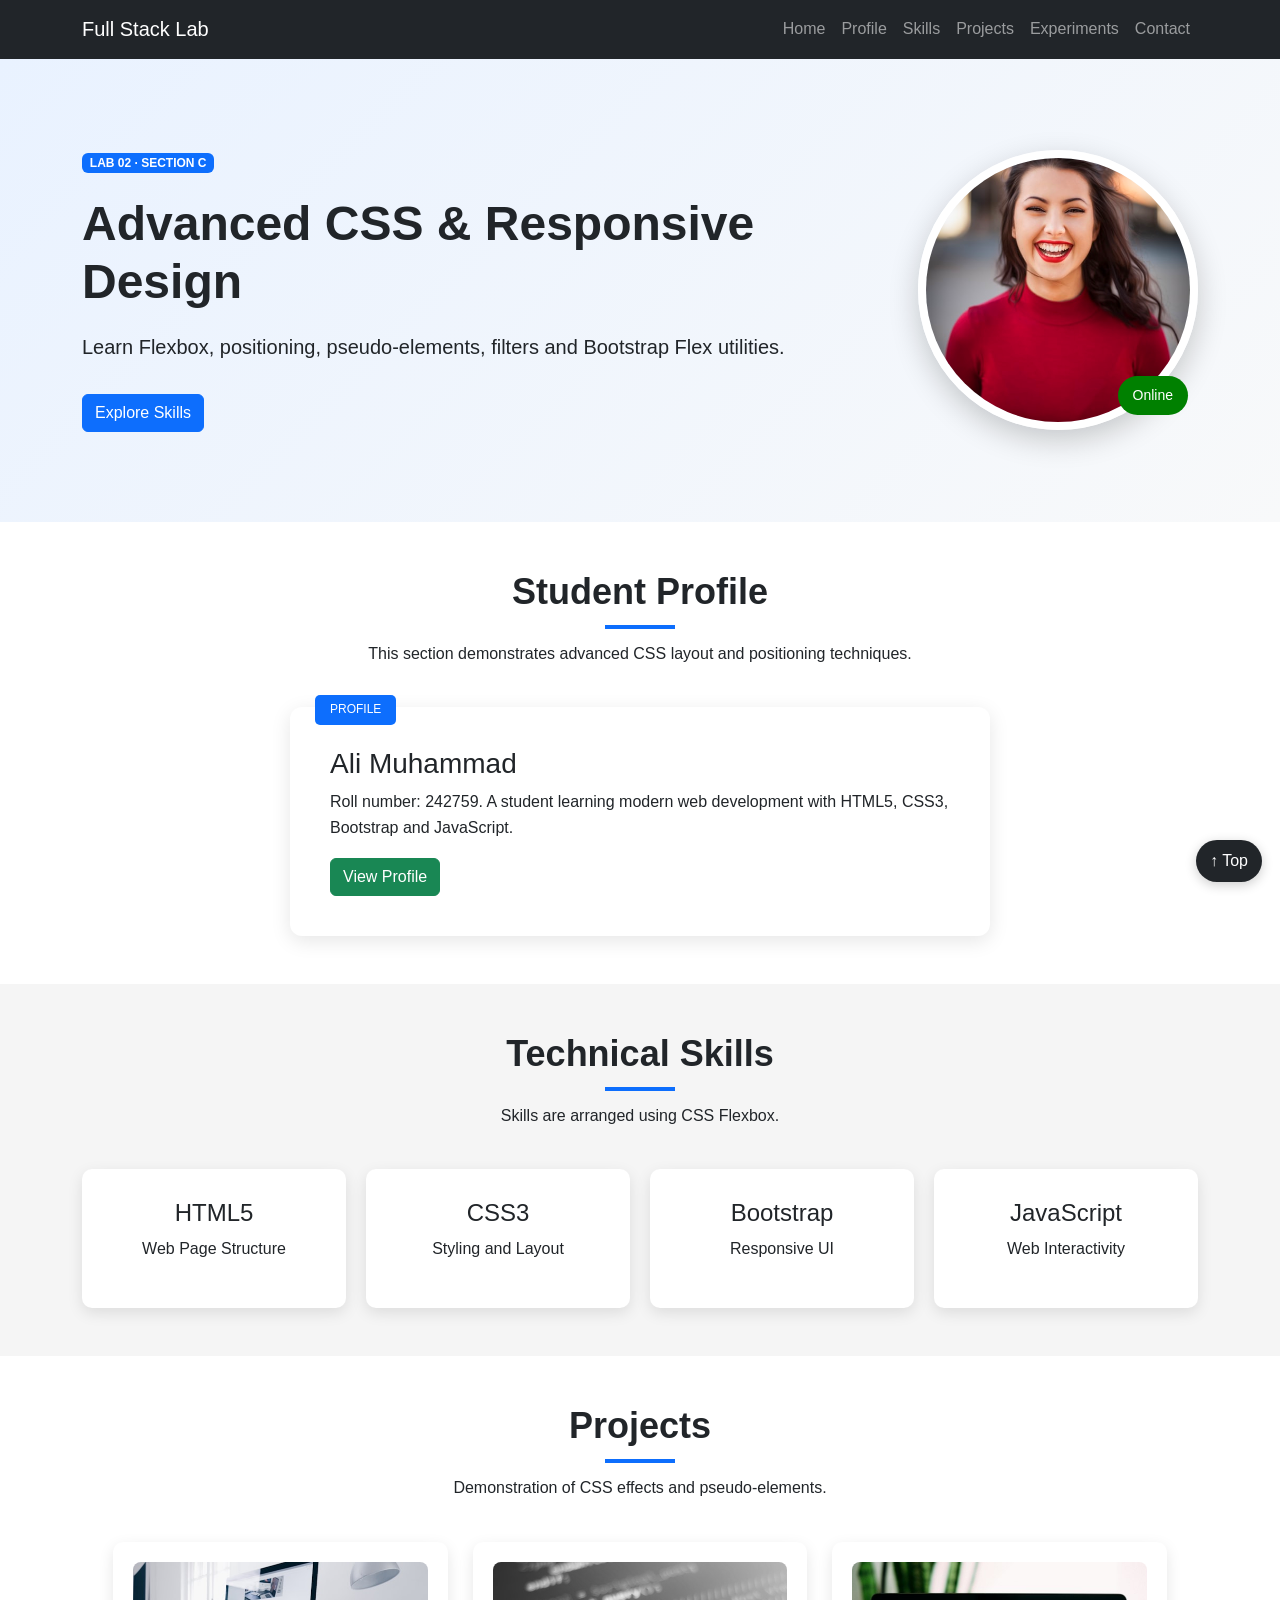
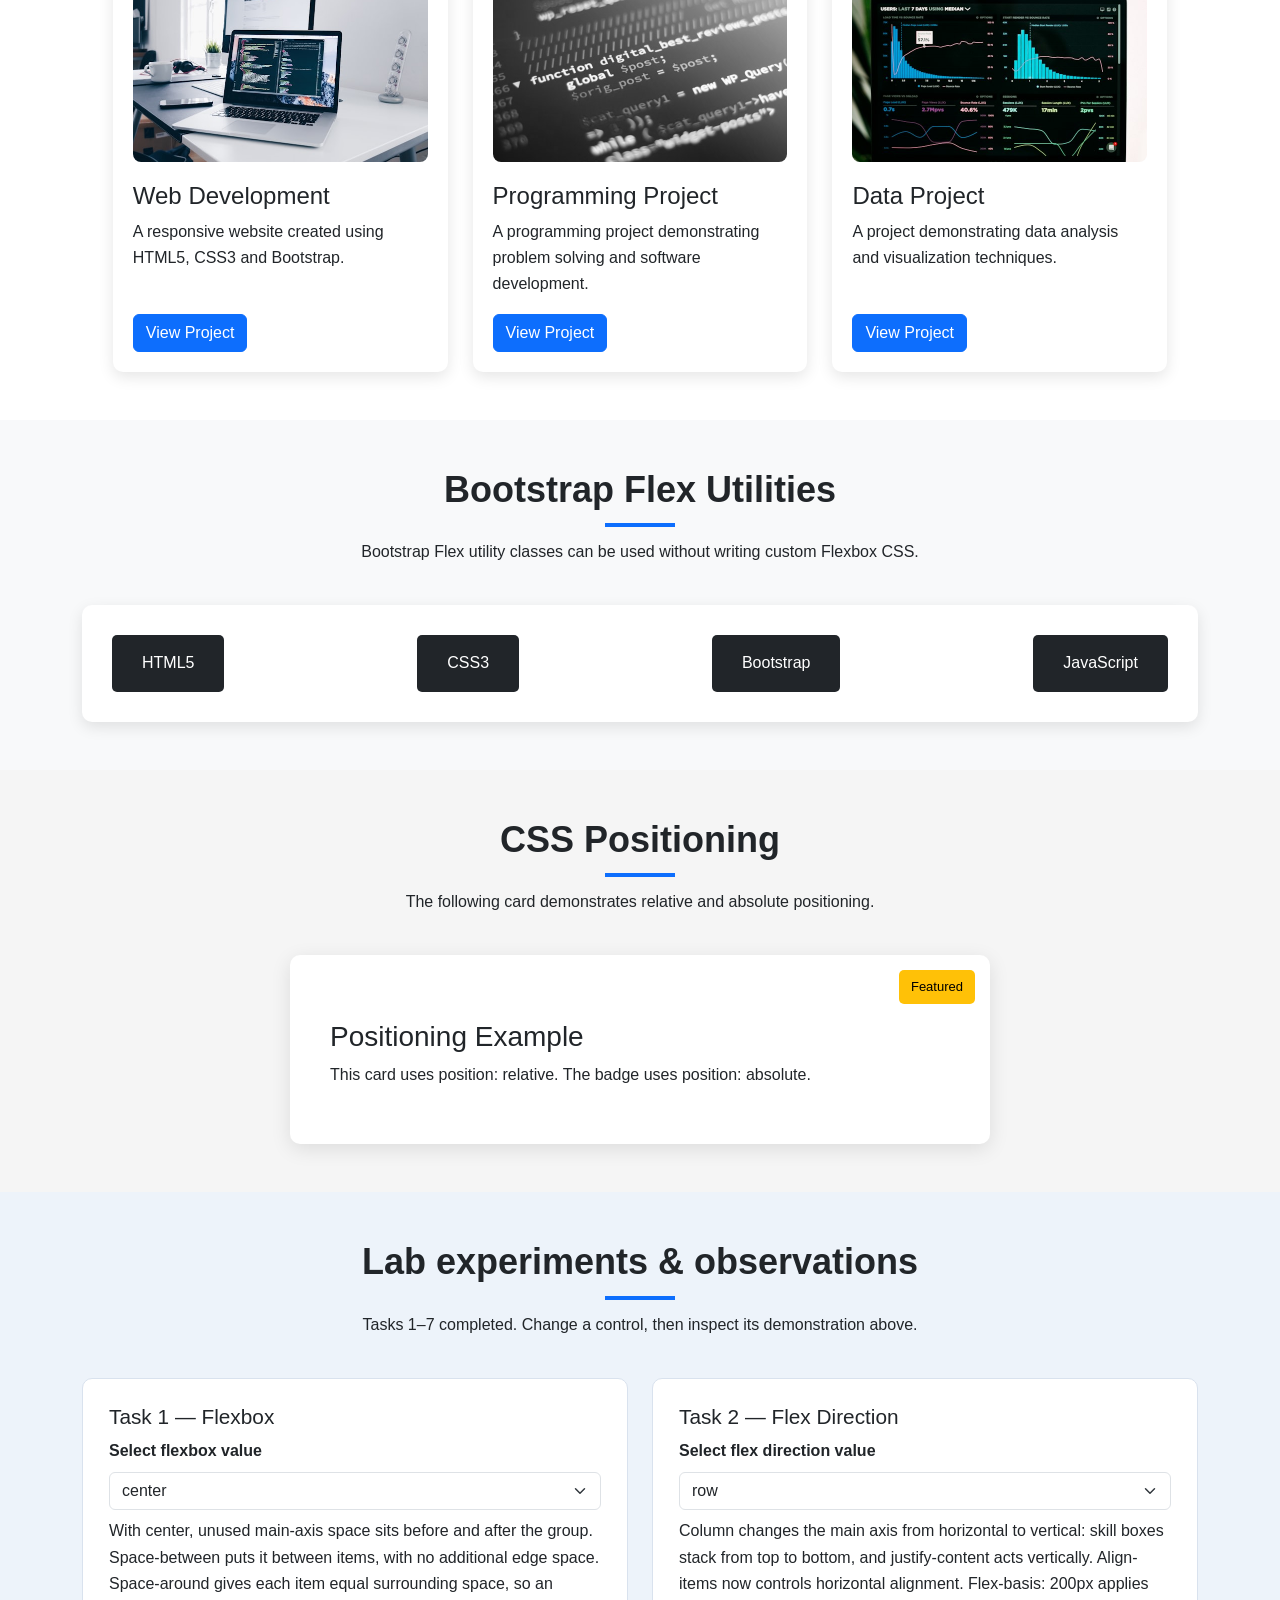
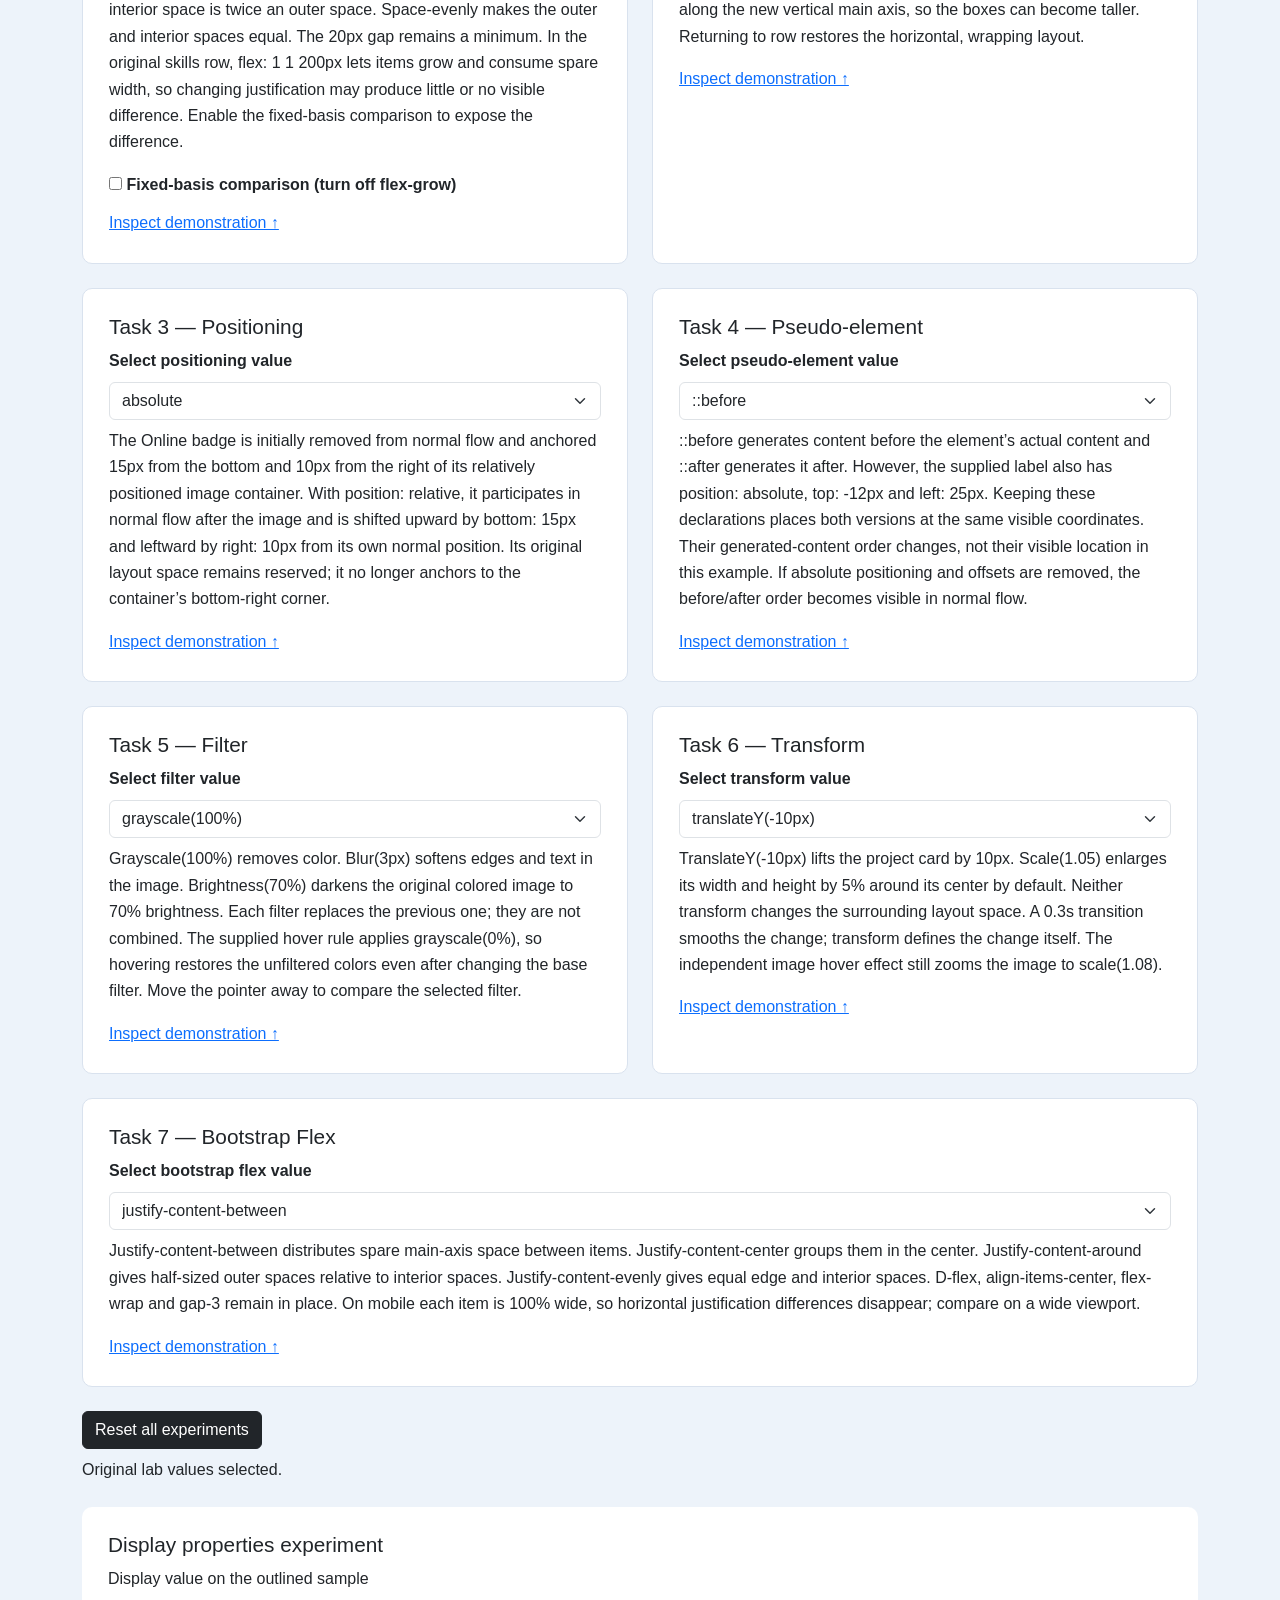
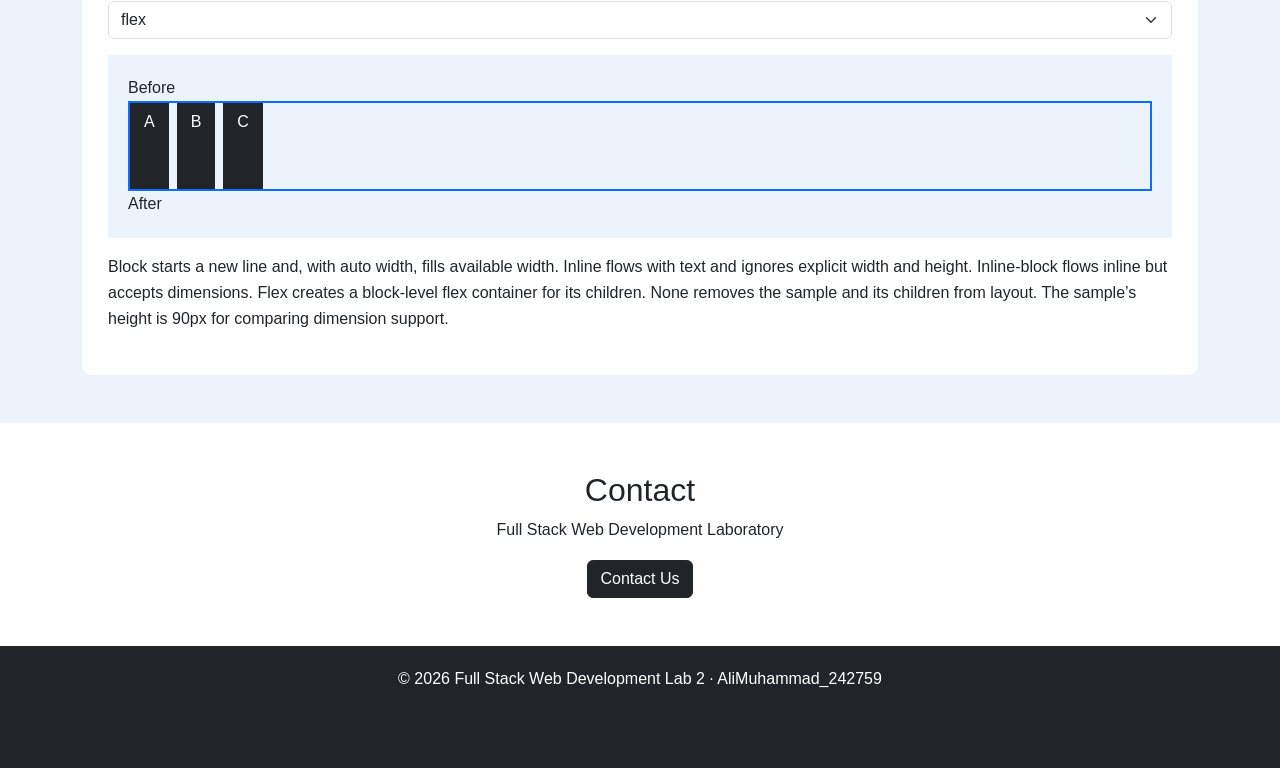
==== index.html @ 7081de4c "Add Lab 02 project" ====
<!DOCTYPE html>

<html lang="en">
<head>
<meta charset="utf-8"/>
<meta content="width=device-width, initial-scale=1.0" name="viewport"/>
<title>Advanced CSS - Full Stack Lab 2</title>
<!-- Bootstrap CSS -->
<link href="assets/bootstrap.min.css" rel="stylesheet"/>
<!-- Custom CSS -->
<link href="style.css" rel="stylesheet"/>
</head>
<body id="home"><a class="skip-link" href="#profile">Skip to content</a>
<!-- ================= NAVIGATION BAR ================= -->
<nav class="navbar navbar-expand-lg navbar-dark bg-dark sticky-top">
<div class="container">
<a class="navbar-brand" href="#home">
                Full Stack Lab
            </a>
<button aria-controls="navbarMenu" aria-expanded="false" aria-label="Toggle navigation" class="navbar-toggler" data-bs-target="#navbarMenu" data-bs-toggle="collapse" type="button">
<span class="navbar-toggler-icon"></span>
</button>
<div class="collapse navbar-collapse" id="navbarMenu">
<ul class="navbar-nav ms-auto">
<li class="nav-item">
<a class="nav-link" href="#home">
                            Home
                        </a>
</li>
<li class="nav-item">
<a class="nav-link" href="#profile">
                            Profile
                        </a>
</li>
<li class="nav-item">
<a class="nav-link" href="#skills">
                            Skills
                        </a>
</li>
<li class="nav-item">
<a class="nav-link" href="#projects">
                            Projects
                        </a>
</li>
<li class="nav-item"><a class="nav-link" href="#experiments">Experiments</a></li><li class="nav-item"><a class="nav-link" href="#contact">Contact</a></li></ul>
</div>
</div>
</nav>
<!-- ================= HERO SECTION ================= -->
<section class="hero-section">
<div class="container">
<div class="hero-content">
<div>
<span class="badge bg-primary">LAB 02 · SECTION C</span>
<h1>
                        Advanced CSS &amp; Responsive Design
                    </h1>
<p>
                        Learn Flexbox, positioning, pseudo-elements,
                        filters and Bootstrap Flex utilities.
                    </p>
<a class="btn btn-primary" href="#skills">
                        Explore Skills
                    </a>
</div>
<div class="profile-image-container">
<img alt="Student profile" class="profile-image" height="280" src="assets/image-1.jpg" width="280"/>
<span class="online-badge">
                        Online
                    </span>
</div>
</div>
</div>
</section>
<!-- ================= PROFILE SECTION ================= -->
<section class="py-5" id="profile">
<div class="container">
<div class="section-heading">
<h2>Student Profile</h2>
<p>
                    This section demonstrates advanced CSS layout
                    and positioning techniques.
                </p>
</div>
<div class="profile-card">
<h3>Ali Muhammad</h3>
<p>Roll number: 242759. A student learning modern web development with HTML5, CSS3, Bootstrap and JavaScript.</p>
<details><summary class="btn btn-success">View Profile</summary><p class="mt-3">Student identifier: AliMuhammad_242759. This portfolio demonstrates flexible layouts, positioning, display modes, pseudo-elements, filters and smooth visual effects.</p></details>
</div>
</div>
</section>
<!-- ================= SKILLS SECTION ================= -->
<section class="skills-section py-5" id="skills">
<div class="container">
<div class="section-heading">
<h2>Technical Skills</h2>
<p>
                    Skills are arranged using CSS Flexbox.
                </p>
</div>
<!-- CSS Flexbox -->
<div class="skills-container">
<div class="skill-box">
<h4>HTML5</h4>
<p>Web Page Structure</p>
</div>
<div class="skill-box">
<h4>CSS3</h4>
<p>Styling and Layout</p>
</div>
<div class="skill-box">
<h4>Bootstrap</h4>
<p>Responsive UI</p>
</div>
<div class="skill-box">
<h4>JavaScript</h4>
<p>Web Interactivity</p>
</div>
</div>
</div>
</section>
<!-- ================= PROJECTS SECTION ================= -->
<section class="py-5" id="projects">
<div class="container">
<div class="section-heading">
<h2>Projects</h2>
<p>
                    Demonstration of CSS effects and pseudo-elements.
                </p>
</div>
<div class="project-container">
<!-- Project 1 -->
<div class="project-card" id="project-1">
<div class="project-image">
<img alt="Web development project" height="400" loading="lazy" src="assets/image-2.jpg" width="600"/>
</div>
<h4>Web Development</h4>
<p>
                        A responsive website created using HTML5,
                        CSS3 and Bootstrap.
                    </p>
<details><summary class="btn btn-primary">View Project</summary><p class="mt-3">This page is the web development project. Its hero and skills use custom CSS Flexbox, and its navigation uses Bootstrap collapse. Resize the browser to compare desktop and mobile layouts.</p></details>
</div>
<!-- Project 2 -->
<div class="project-card" id="project-2">
<div class="project-image grayscale">
<img alt="Programming project" height="400" loading="lazy" src="assets/image-3.jpg" width="600"/>
</div>
<h4>Programming Project</h4>
<p>
                        A programming project demonstrating
                        problem solving and software development.
                    </p>
<details><summary class="btn btn-primary">View Project</summary><p class="mt-3">The experiment controls below are the programming project. JavaScript updates CSS properties and Bootstrap classes immediately. Reset restores the original lab values.</p></details>
</div>
<!-- Project 3 -->
<div class="project-card" id="project-3">
<div class="project-image">
<img alt="Data analysis project" height="400" loading="lazy" src="assets/image-4.jpg" width="600"/>
</div>
<h4>Data Project</h4>
<p>
                        A project demonstrating data analysis
                        and visualization techniques.
                    </p>
<details><summary class="btn btn-primary">View Project</summary><p class="mt-3">This small data visualization compares the number of skills (4), project cards (3), and lab tasks (7). The values describe this page; they are not external research data.</p><div aria-label="Page counts: 4 skills, 3 projects, 7 tasks" class="mini-chart"><span>Skills · 4</span><meter max="7" min="0" value="4">4</meter><span>Projects · 3</span><meter max="7" min="0" value="3">3</meter><span>Tasks · 7</span><meter max="7" min="0" value="7">7</meter></div></details>
</div>
</div>
</div>
</section>
<!-- ================= BOOTSTRAP FLEX SECTION ================= -->
<section class="bootstrap-flex-section py-5" id="flex-demo">
<div class="container">
<div class="section-heading">
<h2>Bootstrap Flex Utilities</h2>
<p>
                    Bootstrap Flex utility classes can be used
                    without writing custom Flexbox CSS.
                </p>
</div>
<div class="d-flex justify-content-between align-items-center flex-wrap gap-3 bootstrap-demo">
<div class="flex-item">
                    HTML5
                </div>
<div class="flex-item">
                    CSS3
                </div>
<div class="flex-item">
                    Bootstrap
                </div>
<div class="flex-item">
                    JavaScript
                </div>
</div>
</div>
</section>
<!-- ================= POSITIONING DEMONSTRATION ================= -->
<section class="position-section py-5" id="positioning">
<div class="container">
<div class="section-heading">
<h2>CSS Positioning</h2>
<p>
                    The following card demonstrates
                    relative and absolute positioning.
                </p>
</div>
<div class="position-card">
<h3>Positioning Example</h3>
<p>
                    This card uses position: relative.
                    The badge uses position: absolute.
                </p>
<span class="featured-badge">
                    Featured
                </span>
</div>
</div>
</section>
<!-- ================= CONTACT ================= -->
<section class="py-5" id="experiments"><div class="container"><div class="section-heading"><h2>Lab experiments &amp; observations</h2><p>Tasks 1–7 completed. Change a control, then inspect its demonstration above.</p></div><div class="experiment-grid"><article class="experiment"><h3>Task 1 — Flexbox</h3><label for="justify">Select flexbox value</label><select class="form-select my-2" id="justify"><option value="center">center</option><option value="space-between">space-between</option><option value="space-around">space-around</option><option value="space-evenly">space-evenly</option></select><p>With center, unused main-axis space sits before and after the group. Space-between puts it between items, with no additional edge space. Space-around gives each item equal surrounding space, so an interior space is twice an outer space. Space-evenly makes the outer and interior spaces equal. The 20px gap remains a minimum. In the original skills row, flex: 1 1 200px lets items grow and consume spare width, so changing justification may produce little or no visible difference. Enable the fixed-basis comparison to expose the difference.</p><label><input id="fixed-basis" type="checkbox"/> Fixed-basis comparison (turn off flex-grow)</label><a href="#skills">Inspect demonstration ↑</a></article><article class="experiment"><h3>Task 2 — Flex Direction</h3><label for="direction">Select flex direction value</label><select class="form-select my-2" id="direction"><option value="row">row</option><option value="column">column</option></select><p>Column changes the main axis from horizontal to vertical: skill boxes stack from top to bottom, and justify-content acts vertically. Align-items now controls horizontal alignment. Flex-basis: 200px applies along the new vertical main axis, so the boxes can become taller. Returning to row restores the horizontal, wrapping layout.</p><a href="#skills">Inspect demonstration ↑</a></article><article class="experiment"><h3>Task 3 — Positioning</h3><label for="position">Select positioning value</label><select class="form-select my-2" id="position"><option value="absolute">absolute</option><option value="relative">relative</option></select><p>The Online badge is initially removed from normal flow and anchored 15px from the bottom and 10px from the right of its relatively positioned image container. With position: relative, it participates in normal flow after the image and is shifted upward by bottom: 15px and leftward by right: 10px from its own normal position. Its original layout space remains reserved; it no longer anchors to the container’s bottom-right corner.</p><a href="#home">Inspect demonstration ↑</a></article><article class="experiment"><h3>Task 4 — Pseudo-element</h3><label for="pseudo">Select pseudo-element value</label><select class="form-select my-2" id="pseudo"><option value="before">::before</option><option value="after">::after</option></select><p>::before generates content before the element’s actual content and ::after generates it after. However, the supplied label also has position: absolute, top: -12px and left: 25px. Keeping these declarations places both versions at the same visible coordinates. Their generated-content order changes, not their visible location in this example. If absolute positioning and offsets are removed, the before/after order becomes visible in normal flow.</p><a href="#profile">Inspect demonstration ↑</a></article><article class="experiment"><h3>Task 5 — Filter</h3><label for="filter">Select filter value</label><select class="form-select my-2" id="filter"><option value="grayscale(100%)">grayscale(100%)</option><option value="blur(3px)">blur(3px)</option><option value="brightness(70%)">brightness(70%)</option></select><p>Grayscale(100%) removes color. Blur(3px) softens edges and text in the image. Brightness(70%) darkens the original colored image to 70% brightness. Each filter replaces the previous one; they are not combined. The supplied hover rule applies grayscale(0%), so hovering restores the unfiltered colors even after changing the base filter. Move the pointer away to compare the selected filter.</p><a href="#projects">Inspect demonstration ↑</a></article><article class="experiment"><h3>Task 6 — Transform</h3><label for="transform">Select transform value</label><select class="form-select my-2" id="transform"><option value="translateY(-10px)">translateY(-10px)</option><option value="scale(1.05)">scale(1.05)</option></select><p>TranslateY(-10px) lifts the project card by 10px. Scale(1.05) enlarges its width and height by 5% around its center by default. Neither transform changes the surrounding layout space. A 0.3s transition smooths the change; transform defines the change itself. The independent image hover effect still zooms the image to scale(1.08).</p><a href="#projects">Inspect demonstration ↑</a></article><article class="experiment"><h3>Task 7 — Bootstrap Flex</h3><label for="bootstrap">Select bootstrap flex value</label><select class="form-select my-2" id="bootstrap"><option value="between">justify-content-between</option><option value="center">justify-content-center</option><option value="around">justify-content-around</option><option value="evenly">justify-content-evenly</option></select><p>Justify-content-between distributes spare main-axis space between items. Justify-content-center groups them in the center. Justify-content-around gives half-sized outer spaces relative to interior spaces. Justify-content-evenly gives equal edge and interior spaces. D-flex, align-items-center, flex-wrap and gap-3 remain in place. On mobile each item is 100% wide, so horizontal justification differences disappear; compare on a wide viewport.</p><a href="#flex-demo">Inspect demonstration ↑</a></article></div><button class="btn btn-dark mt-4" id="reset" type="button">Reset all experiments</button><p class="mt-2" id="experiment-status" role="status">Original lab values selected.</p><article class="display-lab mt-4"><h3>Display properties experiment</h3><label for="display">Display value on the outlined sample</label><select class="form-select my-2" id="display"><option>flex</option><option>block</option><option>inline</option><option>inline-block</option><option>none</option></select><div class="display-stage">Before <div class="display-demo"><span>A</span><span>B</span><span>C</span></div> After</div><p>Block starts a new line and, with auto width, fills available width. Inline flows with text and ignores explicit width and height. Inline-block flows inline but accepts dimensions. Flex creates a block-level flex container for its children. None removes the sample and its children from layout. The sample’s height is 90px for comparing dimension support.</p></article></div></section><section class="contact-section py-5" id="contact">
<div class="container text-center">
<h2>Contact</h2>
<p>
                Full Stack Web Development Laboratory
            </p>
<details><summary class="btn btn-dark">Contact Us</summary><p class="mt-3">Student: Ali Muhammad · Roll number: 242759<br/>Full Stack Web Development · Section C<br/>Please use the course LMS or your institution’s directory to contact the student or instructor.</p></details>
</div>
</section>
<!-- ================= FOOTER ================= -->
<footer class="footer">
<div class="container text-center">
<p>© 2026 Full Stack Web Development Lab 2 · AliMuhammad_242759</p>
</div>
</footer>
<!-- Bootstrap JavaScript -->
<script src="assets/bootstrap.bundle.min.js">
</script>
<a aria-label="Back to top" class="back-to-top" href="#home">↑ Top</a><script>
// Task controls change the original demonstrations without editing source files.
const $ = selector => document.querySelector(selector);
const controls = ['justify','direction','position','pseudo','filter','transform','bootstrap','display'];
function applyExperiments() {
  $('.skills-container').style.justifyContent = $('#justify').value;
  $('.skills-container').style.flexDirection = $('#direction').value;
  $('.skills-container').classList.toggle('fixed-basis', $('#fixed-basis').checked);
  $('.online-badge').style.position = $('#position').value;
  $('.profile-card').classList.toggle('label-after', $('#pseudo').value === 'after');
  document.documentElement.style.setProperty('--project-filter', $('#filter').value);
  document.documentElement.style.setProperty('--card-transform', $('#transform').value);
  const demo = $('.bootstrap-demo');
  ['between','center','around','evenly'].forEach(v => demo.classList.remove('justify-content-' + v));
  demo.classList.add('justify-content-' + $('#bootstrap').value);
  $('.display-demo').style.display = $('#display').value;
  $('#experiment-status').textContent = 'Values applied. Use Inspect demonstration to view the result.';
}
controls.forEach(id => $('#' + id).addEventListener('change', applyExperiments));
$('#fixed-basis').addEventListener('change', applyExperiments);
$('#reset').addEventListener('click', () => {
  controls.forEach(id => $('#' + id).selectedIndex = 0);
  $('#fixed-basis').checked = false;
  applyExperiments();
  $('#experiment-status').textContent = 'Original lab values restored.';
});
document.querySelectorAll('#navbarMenu a').forEach(link => link.addEventListener('click', () => {
  if (window.bootstrap && window.innerWidth < 992) bootstrap.Collapse.getOrCreateInstance($('#navbarMenu'), {toggle:false}).hide();
}));
</script></body>
</html>
---- style.css ----
/* =========================================
   GENERAL STYLING
========================================= */

body {
    font-family: Arial, sans-serif;
    margin: 0;
    padding: 0;
    color: #212529;
}


/* =========================================
   HERO SECTION
========================================= */

.hero-section {
    background: linear-gradient(
        135deg,
        #e9f2ff,
        #f8f9fa
    );

    padding: 90px 20px;
}


/* CSS FLEXBOX */

.hero-content {
    display: flex;
    justify-content: space-between;
    align-items: center;
    gap: 50px;
}


/* =========================================
   HERO TEXT
========================================= */

.hero-content h1 {
    font-size: 48px;
    font-weight: bold;
    margin-top: 20px;
    margin-bottom: 20px;
}

.hero-content p {
    font-size: 20px;
    margin-bottom: 30px;
}


/* =========================================
   PROFILE IMAGE
========================================= */

.profile-image-container {
    position: relative;
}


/* CSS FILTER */

.profile-image {
    width: 280px;
    height: 280px;

    object-fit: cover;

    border-radius: 50%;

    border: 8px solid white;

    box-shadow:
        0 10px 30px rgba(0, 0, 0, 0.2);

    filter: saturate(1.2);
}


/* =========================================
   ABSOLUTE POSITIONING
========================================= */

.online-badge {
    position: absolute;

    bottom: 15px;
    right: 10px;

    background: green;
    color: white;

    padding: 8px 15px;

    border-radius: 20px;

    font-size: 14px;
}


/* =========================================
   SECTION HEADING
========================================= */

.section-heading {
    text-align: center;
    margin-bottom: 40px;
}

.section-heading h2 {
    font-size: 36px;
    font-weight: bold;
}


/* =========================================
   PSEUDO ELEMENTS
========================================= */

.section-heading h2::after {
    content: "";

    display: block;

    width: 70px;
    height: 4px;

    background: #0d6efd;

    margin: 12px auto;
}


/* =========================================
   PROFILE CARD
========================================= */

.profile-card {
    max-width: 700px;

    margin: auto;

    padding: 40px;

    background: white;

    border-radius: 12px;

    box-shadow:
        0 5px 20px rgba(0, 0, 0, 0.1);

    position: relative;
}


/* PSEUDO ELEMENT */

.profile-card::before {
    content: "PROFILE";

    position: absolute;

    top: -12px;
    left: 25px;

    background: #0d6efd;

    color: white;

    padding: 5px 15px;

    border-radius: 5px;

    font-size: 12px;
}


/* =========================================
   SKILLS SECTION
========================================= */

.skills-section {
    background: #f5f5f5;
}


/* =========================================
   CSS FLEXBOX
========================================= */

.skills-container {
    display: flex;

    justify-content: center;

    align-items: stretch;

    flex-wrap: wrap;

    gap: 20px;
}


.skill-box {
    flex: 1 1 200px;

    background: white;

    padding: 30px;

    text-align: center;

    border-radius: 10px;

    box-shadow:
        0 5px 15px rgba(0, 0, 0, 0.1);

    transition:
        transform 0.3s ease,
        box-shadow 0.3s ease;
}


/* CSS EFFECT */

.skill-box:hover {
    transform: translateY(-8px);

    box-shadow:
        0 10px 25px rgba(0, 0, 0, 0.2);
}


/* =========================================
   PROJECT SECTION
========================================= */

.project-container {
    display: flex;

    flex-wrap: wrap;

    justify-content: center;

    gap: 25px;
}


.project-card {
    width: 30%;

    min-width: 280px;

    padding: 20px;

    border-radius: 10px;

    background: white;

    box-shadow:
        0 5px 15px rgba(0, 0, 0, 0.1);

    transition: transform 0.3s ease;
}


.project-card:hover {
    transform: translateY(-10px);
}


/* =========================================
   PROJECT IMAGE
========================================= */

.project-image {
    overflow: hidden;

    border-radius: 8px;

    margin-bottom: 20px;
}


.project-image img {
    width: 100%;

    height: 200px;

    object-fit: cover;

    transition: transform 0.4s ease;
}


.project-image:hover img {
    transform: scale(1.08);
}


/* =========================================
   CSS FILTER
========================================= */

.grayscale img {
    filter: grayscale(100%);
}

.grayscale:hover img {
    filter: grayscale(0%);
}


/* =========================================
   BOOTSTRAP FLEX SECTION
========================================= */

.bootstrap-flex-section {
    background: #f8f9fa;
}


.bootstrap-demo {
    background: white;

    padding: 30px;

    border-radius: 10px;

    box-shadow:
        0 5px 15px rgba(0, 0, 0, 0.1);
}


.flex-item {
    background: #212529;

    color: white;

    padding: 15px 30px;

    border-radius: 5px;

    text-align: center;
}


/* =========================================
   POSITIONING
========================================= */

.position-section {
    background: #f5f5f5;
}


.position-card {
    position: relative;

    max-width: 700px;

    margin: auto;

    padding: 40px;

    background: white;

    border-radius: 10px;

    box-shadow:
        0 5px 20px rgba(0, 0, 0, 0.1);
}


.featured-badge {
    position: absolute;

    top: 15px;
    right: 15px;

    background: #ffc107;

    color: black;

    padding: 6px 12px;

    border-radius: 5px;

    font-size: 13px;
}


/* =========================================
   CONTACT
========================================= */

.contact-section {
    background: white;
}


/* =========================================
   FOOTER
========================================= */

.footer {
    background: #212529;

    color: white;

    padding: 20px 0;
}


.footer p {
    margin: 0;
}


/* =========================================
   RESPONSIVE DESIGN
========================================= */

@media (max-width: 768px) {

    .hero-content {
        flex-direction: column;

        text-align: center;
    }


    .hero-content h1 {
        font-size: 35px;
    }


    .hero-content p {
        font-size: 17px;
    }


    .profile-image {
        width: 220px;
        height: 220px;
    }


    .project-card {
        width: 100%;
    }


    .flex-item {
        width: 100%;
    }

}

/* LAB COMPLETION: interactions, fixed positioning and responsive safeguards. */
html { scroll-behavior: smooth; scroll-padding-top: 90px; }
body { line-height: 1.65; }
img { max-width: 100%; }
.hero-content > div:first-child { flex: 1; min-width: 0; }
.profile-image-container { flex-shrink: 0; }
.profile-image { max-width: 100%; }
.position-card { padding-top: 65px; } /* leave space for the absolute badge */
.project-card { display: flex; flex-direction: column; min-width: min(280px, 100%); }
.project-card details { margin-top: auto; }
.project-card:hover, .project-card:focus-within { transform: var(--card-transform, translateY(-10px)); }
.grayscale img { filter: var(--project-filter, grayscale(100%)); transition: transform .4s ease, filter .3s ease; }
.grayscale:hover img, .project-card:focus-within .grayscale img { filter: grayscale(0%); }
.project-card:focus-within .project-image img { transform: scale(1.08); }
.profile-card.label-after::before { content: none; }
.profile-card.label-after::after { content: "PROFILE"; position: absolute; top: -12px; left: 25px; background: #0d6efd; color: white; padding: 5px 15px; border-radius: 5px; font-size: 12px; }
.skills-container.fixed-basis .skill-box { flex: 0 1 200px; }
.experiment-grid { display: flex; flex-wrap: wrap; gap: 24px; }
.experiment { flex: 1 1 420px; min-width: 0; padding: 26px; border: 1px solid #d9e2ee; border-radius: 10px; background: #fff; }
.experiment h3, .display-lab h3 { font-size: 1.3rem; }
.experiment a { display: block; margin-top: 12px; }
.experiment label { font-weight: 600; }
#experiments { background: #edf3fa; }
.display-lab { padding: 26px; border-radius: 10px; background: white; }
.display-stage { padding: 20px; background: #edf3fa; margin: 16px 0; }
.display-demo { display: flex; height: 90px; border: 2px solid #0d6efd; gap: 8px; }
.display-demo span { background: #212529; color: white; padding: 6px 14px; }
.back-to-top { position: fixed; bottom: 18px; right: 18px; z-index: 1025; color: white; background: #212529; padding: 8px 14px; border-radius: 30px; text-decoration: none; box-shadow: 0 3px 12px #0003; }
.back-to-top:hover { color: white; background: #0d6efd; }
.footer { padding-bottom: 76px; }
.skip-link { position: fixed; left: 10px; top: -80px; z-index: 1100; background: white; padding: 12px; }
.skip-link:focus { top: 8px; }
:focus-visible { outline: 3px solid #825600; outline-offset: 4px; }
summary.btn { display: inline-block; }
.mini-chart { display: flex; flex-direction: column; }
.mini-chart meter { width: 100%; height: 22px; }
@media(max-width: 768px) {
 .hero-section { padding: 55px 12px; }
 .section-heading h2 { font-size: 29px; }
 .profile-card, .position-card { padding-left: 24px; padding-right: 24px; }
 .experiment, .display-lab { padding: 20px; }
 .hero-content { gap: 30px; }
}
@media(prefers-reduced-motion: reduce) {
 html { scroll-behavior: auto; }
 *, *::before, *::after { transition: none !important; }
}
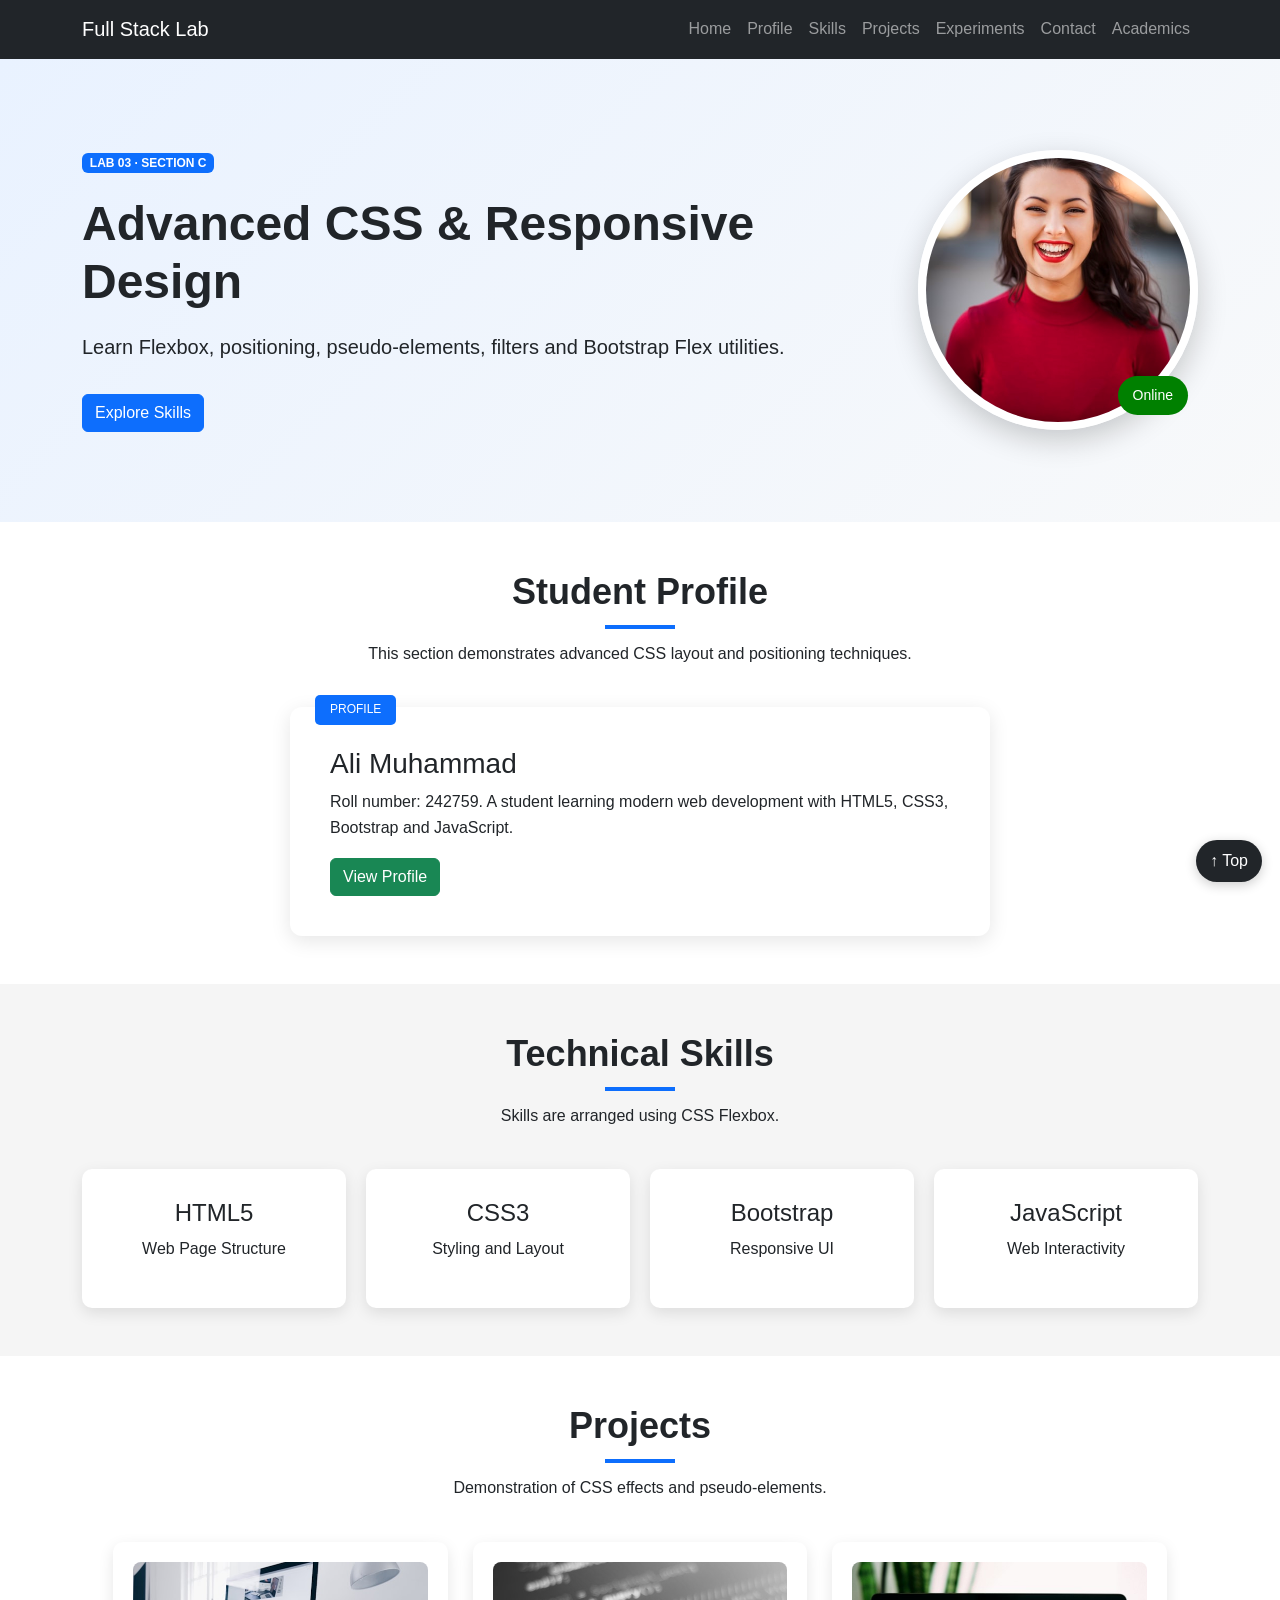
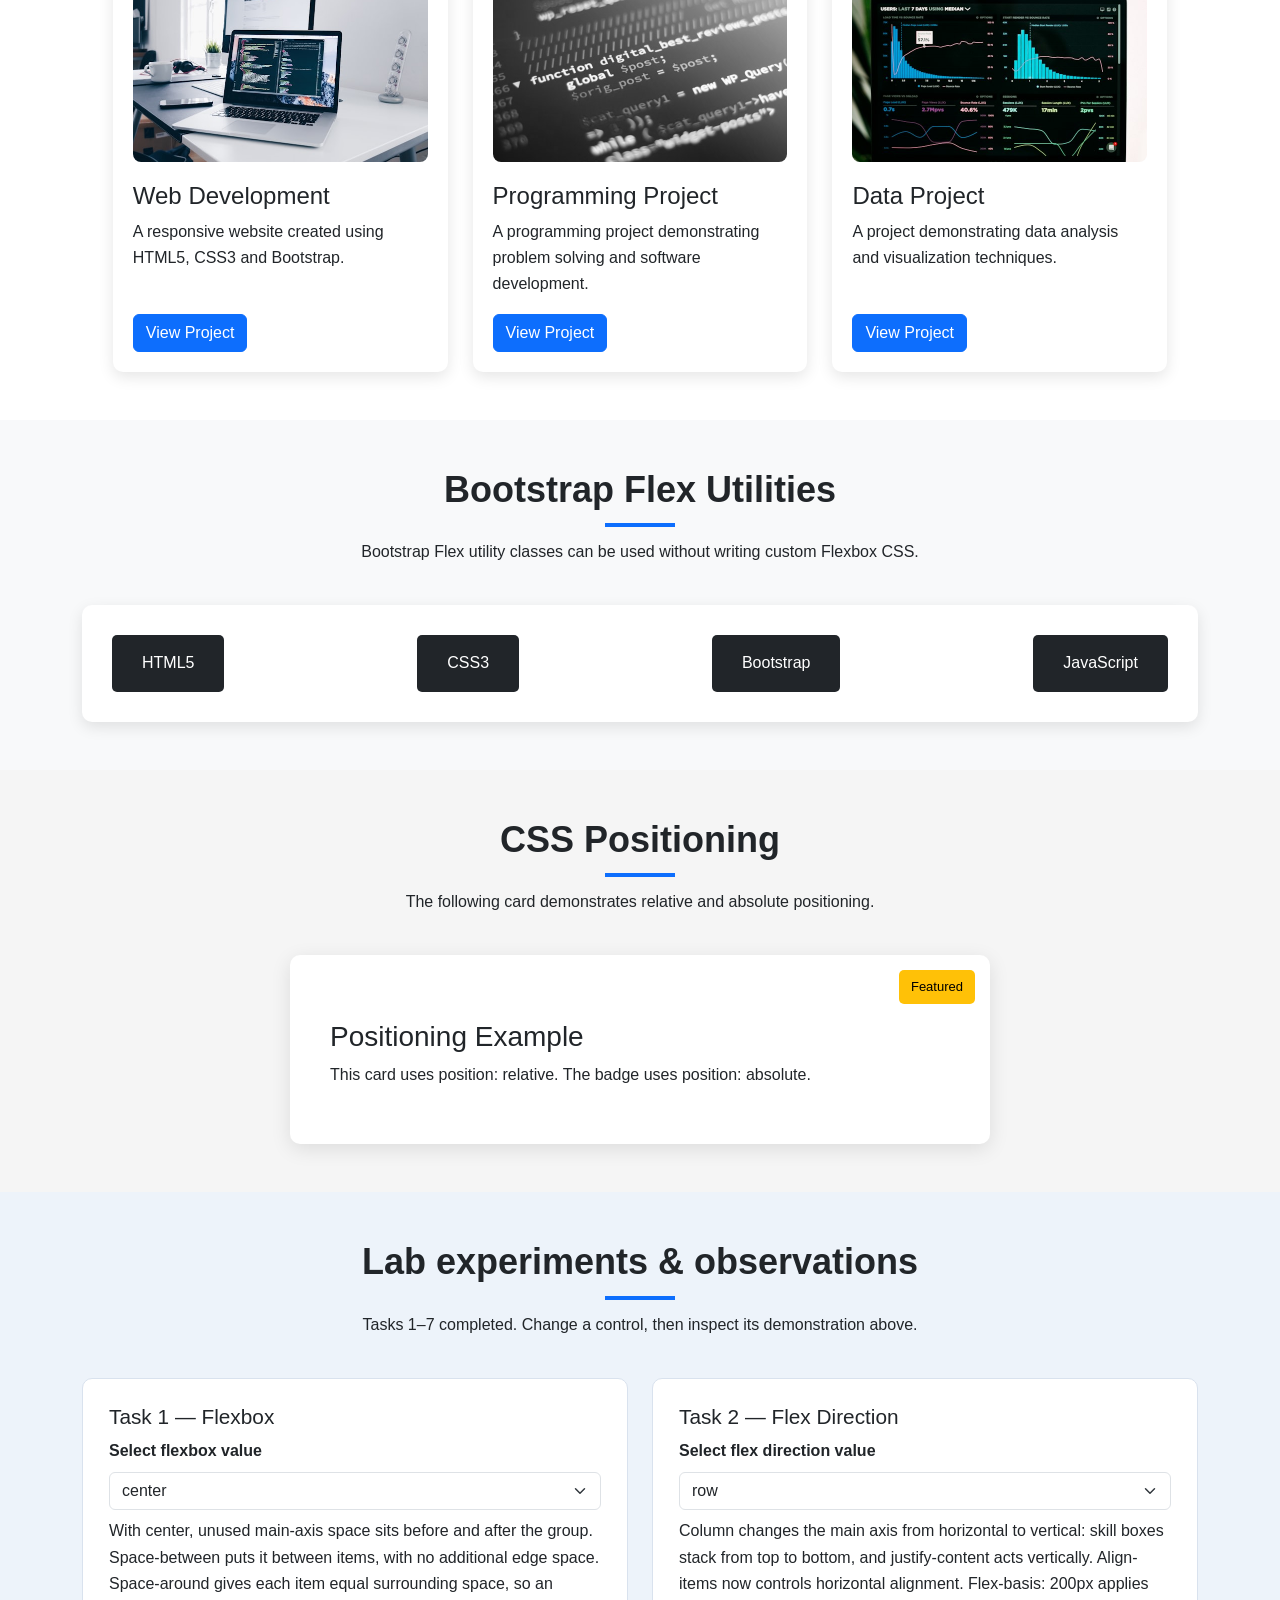
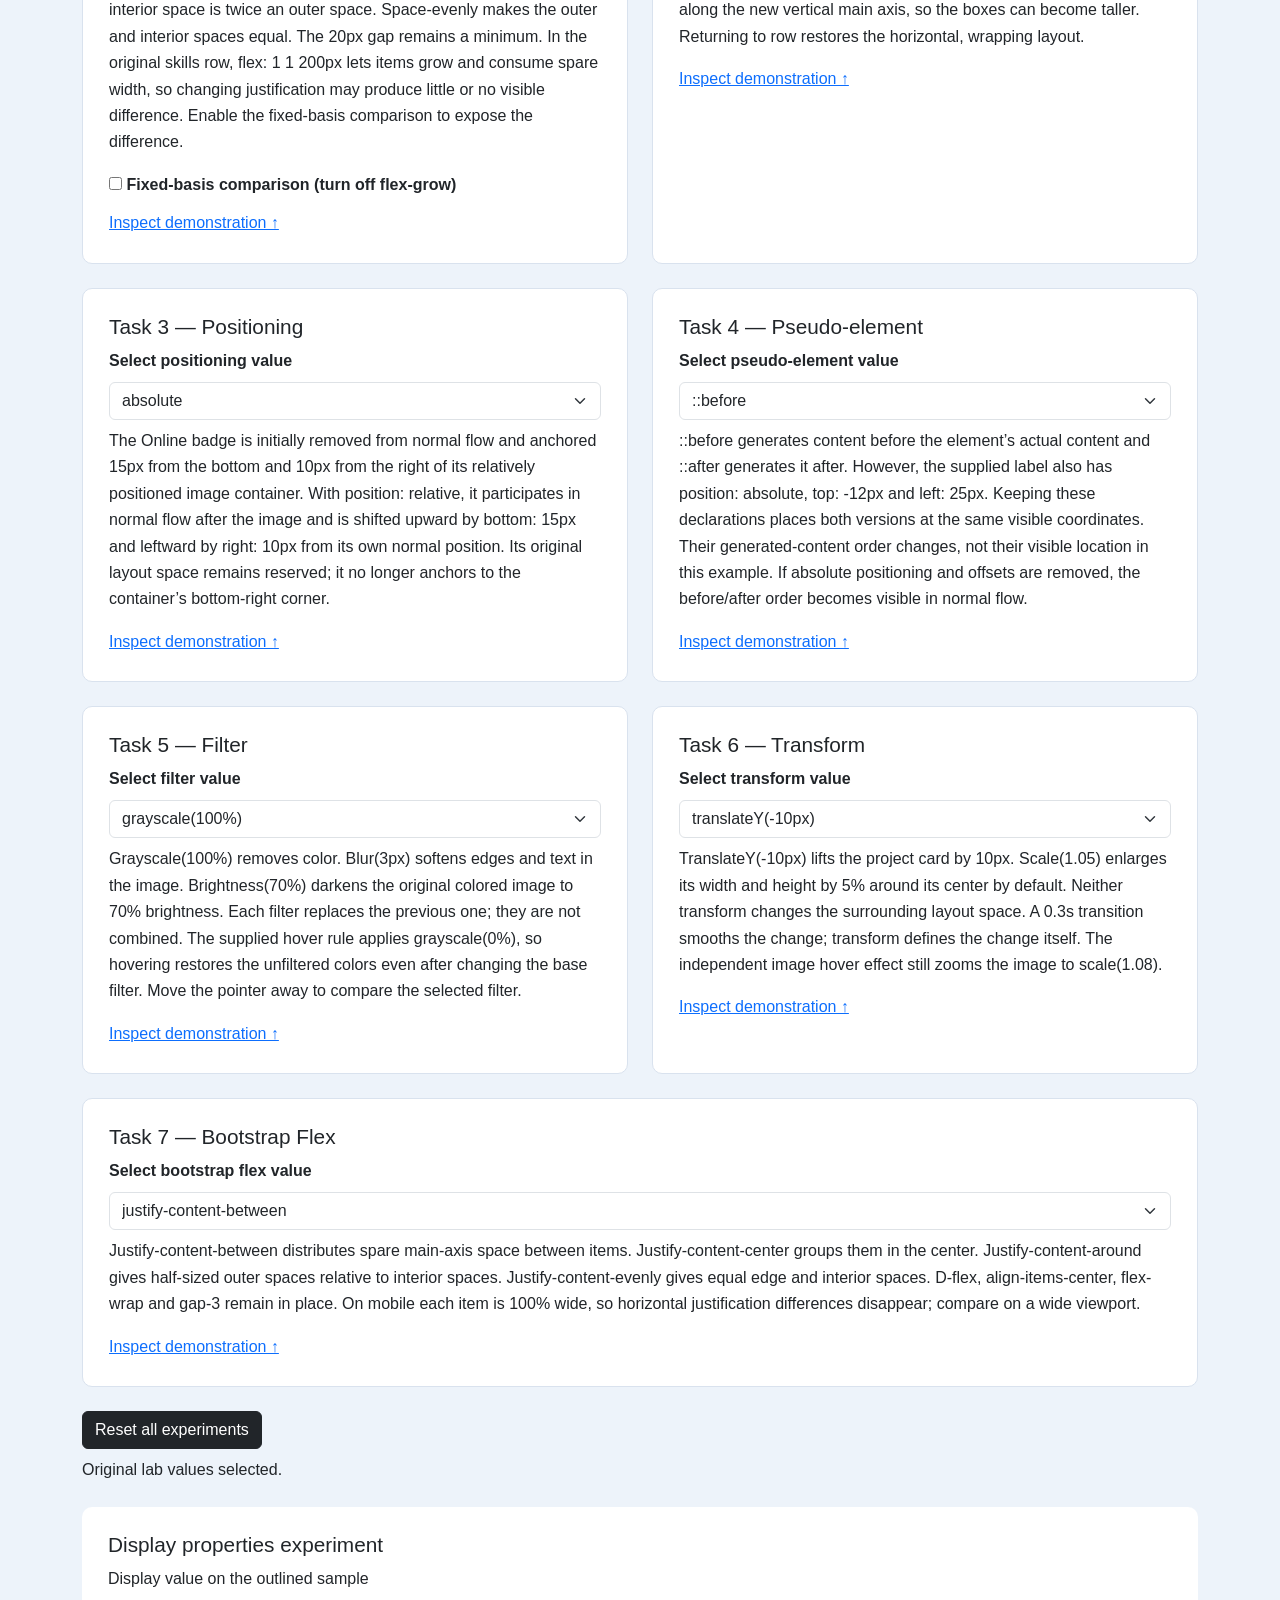
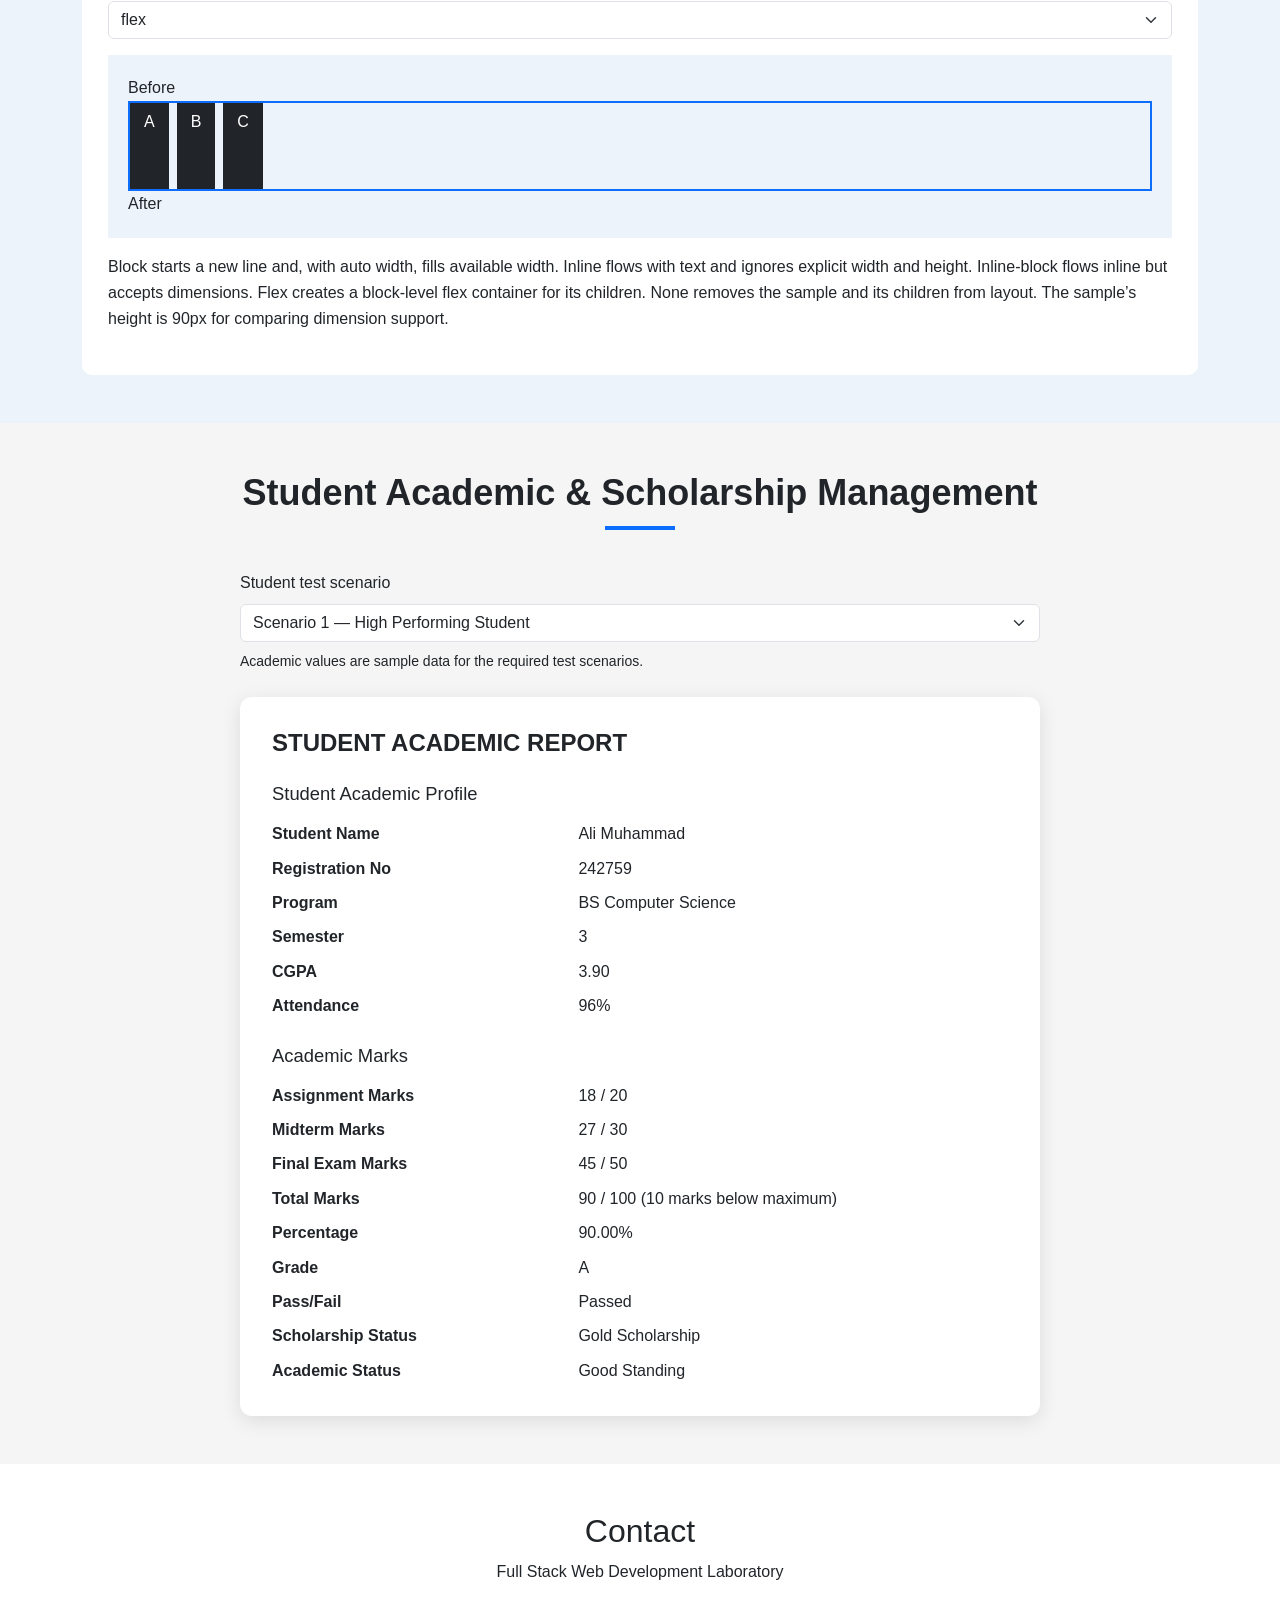
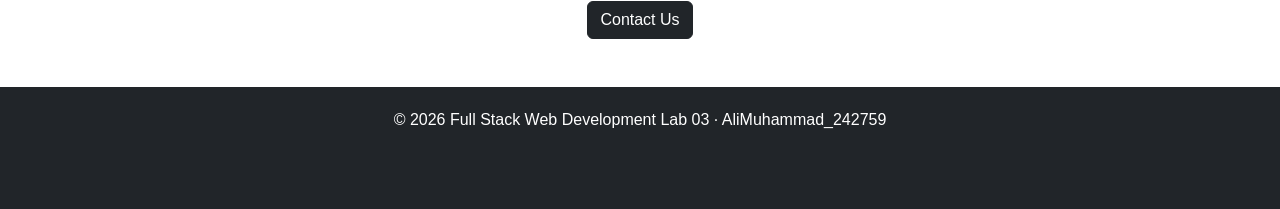
==== commit c26e9564: "Add JavaScript and update lab files" ====
--- a/index.html
+++ b/index.html
@@ -4,9 +4,9 @@
 <head>
 <meta charset="utf-8"/>
 <meta content="width=device-width, initial-scale=1.0" name="viewport"/>
-<title>Advanced CSS - Full Stack Lab 2</title>
+<title>Academic &amp; Scholarship Management - Full Stack Lab 03</title>
 <!-- Bootstrap CSS -->
-<link href="assets/bootstrap.min.css" rel="stylesheet"/>
+
 <!-- Custom CSS -->
 <link href="style.css" rel="stylesheet"/>
 </head>
@@ -42,7 +42,7 @@
                             Projects
                         </a>
 </li>
-<li class="nav-item"><a class="nav-link" href="#experiments">Experiments</a></li><li class="nav-item"><a class="nav-link" href="#contact">Contact</a></li></ul>
+<li class="nav-item"><a class="nav-link" href="#experiments">Experiments</a></li><li class="nav-item"><a class="nav-link" href="#contact">Contact</a></li><li class="nav-item"><a class="nav-link" href="#academic-management">Academics</a></li></ul>
 </div>
 </div>
 </nav>
@@ -51,7 +51,7 @@
 <div class="container">
 <div class="hero-content">
 <div>
-<span class="badge bg-primary">LAB 02 · SECTION C</span>
+<span class="badge bg-primary">LAB 03 · SECTION C</span>
 <h1>
                         Advanced CSS &amp; Responsive Design
                     </h1>
@@ -64,7 +64,7 @@
                     </a>
 </div>
 <div class="profile-image-container">
-<img alt="Student profile" class="profile-image" height="280" src="assets/image-1.jpg" width="280"/>
+<img alt="Student profile" class="profile-image" height="280" src="[data-uri]" width="280"/>
 <span class="online-badge">
                         Online
                     </span>
@@ -132,7 +132,7 @@
 <!-- Project 1 -->
 <div class="project-card" id="project-1">
 <div class="project-image">
-<img alt="Web development project" height="400" loading="lazy" src="assets/image-2.jpg" width="600"/>
+<img alt="Web development project" height="400" loading="lazy" src="[data-uri]" width="600"/>
 </div>
 <h4>Web Development</h4>
 <p>
@@ -144,7 +144,7 @@
 <!-- Project 2 -->
 <div class="project-card" id="project-2">
 <div class="project-image grayscale">
-<img alt="Programming project" height="400" loading="lazy" src="assets/image-3.jpg" width="600"/>
+<img alt="Programming project" height="400" loading="lazy" src="[data-uri]" width="600"/>
 </div>
 <h4>Programming Project</h4>
 <p>
@@ -156,7 +156,7 @@
 <!-- Project 3 -->
 <div class="project-card" id="project-3">
 <div class="project-image">
-<img alt="Data analysis project" height="400" loading="lazy" src="assets/image-4.jpg" width="600"/>
+<img alt="Data analysis project" height="400" loading="lazy" src="[data-uri]" width="600"/>
 </div>
 <h4>Data Project</h4>
 <p>
@@ -217,7 +217,29 @@
 </div>
 </section>
 <!-- ================= CONTACT ================= -->
-<section class="py-5" id="experiments"><div class="container"><div class="section-heading"><h2>Lab experiments &amp; observations</h2><p>Tasks 1–7 completed. Change a control, then inspect its demonstration above.</p></div><div class="experiment-grid"><article class="experiment"><h3>Task 1 — Flexbox</h3><label for="justify">Select flexbox value</label><select class="form-select my-2" id="justify"><option value="center">center</option><option value="space-between">space-between</option><option value="space-around">space-around</option><option value="space-evenly">space-evenly</option></select><p>With center, unused main-axis space sits before and after the group. Space-between puts it between items, with no additional edge space. Space-around gives each item equal surrounding space, so an interior space is twice an outer space. Space-evenly makes the outer and interior spaces equal. The 20px gap remains a minimum. In the original skills row, flex: 1 1 200px lets items grow and consume spare width, so changing justification may produce little or no visible difference. Enable the fixed-basis comparison to expose the difference.</p><label><input id="fixed-basis" type="checkbox"/> Fixed-basis comparison (turn off flex-grow)</label><a href="#skills">Inspect demonstration ↑</a></article><article class="experiment"><h3>Task 2 — Flex Direction</h3><label for="direction">Select flex direction value</label><select class="form-select my-2" id="direction"><option value="row">row</option><option value="column">column</option></select><p>Column changes the main axis from horizontal to vertical: skill boxes stack from top to bottom, and justify-content acts vertically. Align-items now controls horizontal alignment. Flex-basis: 200px applies along the new vertical main axis, so the boxes can become taller. Returning to row restores the horizontal, wrapping layout.</p><a href="#skills">Inspect demonstration ↑</a></article><article class="experiment"><h3>Task 3 — Positioning</h3><label for="position">Select positioning value</label><select class="form-select my-2" id="position"><option value="absolute">absolute</option><option value="relative">relative</option></select><p>The Online badge is initially removed from normal flow and anchored 15px from the bottom and 10px from the right of its relatively positioned image container. With position: relative, it participates in normal flow after the image and is shifted upward by bottom: 15px and leftward by right: 10px from its own normal position. Its original layout space remains reserved; it no longer anchors to the container’s bottom-right corner.</p><a href="#home">Inspect demonstration ↑</a></article><article class="experiment"><h3>Task 4 — Pseudo-element</h3><label for="pseudo">Select pseudo-element value</label><select class="form-select my-2" id="pseudo"><option value="before">::before</option><option value="after">::after</option></select><p>::before generates content before the element’s actual content and ::after generates it after. However, the supplied label also has position: absolute, top: -12px and left: 25px. Keeping these declarations places both versions at the same visible coordinates. Their generated-content order changes, not their visible location in this example. If absolute positioning and offsets are removed, the before/after order becomes visible in normal flow.</p><a href="#profile">Inspect demonstration ↑</a></article><article class="experiment"><h3>Task 5 — Filter</h3><label for="filter">Select filter value</label><select class="form-select my-2" id="filter"><option value="grayscale(100%)">grayscale(100%)</option><option value="blur(3px)">blur(3px)</option><option value="brightness(70%)">brightness(70%)</option></select><p>Grayscale(100%) removes color. Blur(3px) softens edges and text in the image. Brightness(70%) darkens the original colored image to 70% brightness. Each filter replaces the previous one; they are not combined. The supplied hover rule applies grayscale(0%), so hovering restores the unfiltered colors even after changing the base filter. Move the pointer away to compare the selected filter.</p><a href="#projects">Inspect demonstration ↑</a></article><article class="experiment"><h3>Task 6 — Transform</h3><label for="transform">Select transform value</label><select class="form-select my-2" id="transform"><option value="translateY(-10px)">translateY(-10px)</option><option value="scale(1.05)">scale(1.05)</option></select><p>TranslateY(-10px) lifts the project card by 10px. Scale(1.05) enlarges its width and height by 5% around its center by default. Neither transform changes the surrounding layout space. A 0.3s transition smooths the change; transform defines the change itself. The independent image hover effect still zooms the image to scale(1.08).</p><a href="#projects">Inspect demonstration ↑</a></article><article class="experiment"><h3>Task 7 — Bootstrap Flex</h3><label for="bootstrap">Select bootstrap flex value</label><select class="form-select my-2" id="bootstrap"><option value="between">justify-content-between</option><option value="center">justify-content-center</option><option value="around">justify-content-around</option><option value="evenly">justify-content-evenly</option></select><p>Justify-content-between distributes spare main-axis space between items. Justify-content-center groups them in the center. Justify-content-around gives half-sized outer spaces relative to interior spaces. Justify-content-evenly gives equal edge and interior spaces. D-flex, align-items-center, flex-wrap and gap-3 remain in place. On mobile each item is 100% wide, so horizontal justification differences disappear; compare on a wide viewport.</p><a href="#flex-demo">Inspect demonstration ↑</a></article></div><button class="btn btn-dark mt-4" id="reset" type="button">Reset all experiments</button><p class="mt-2" id="experiment-status" role="status">Original lab values selected.</p><article class="display-lab mt-4"><h3>Display properties experiment</h3><label for="display">Display value on the outlined sample</label><select class="form-select my-2" id="display"><option>flex</option><option>block</option><option>inline</option><option>inline-block</option><option>none</option></select><div class="display-stage">Before <div class="display-demo"><span>A</span><span>B</span><span>C</span></div> After</div><p>Block starts a new line and, with auto width, fills available width. Inline flows with text and ignores explicit width and height. Inline-block flows inline but accepts dimensions. Flex creates a block-level flex container for its children. None removes the sample and its children from layout. The sample’s height is 90px for comparing dimension support.</p></article></div></section><section class="contact-section py-5" id="contact">
+<section class="py-5" id="experiments"><div class="container"><div class="section-heading"><h2>Lab experiments &amp; observations</h2><p>Tasks 1–7 completed. Change a control, then inspect its demonstration above.</p></div><div class="experiment-grid"><article class="experiment"><h3>Task 1 — Flexbox</h3><label for="justify">Select flexbox value</label><select class="form-select my-2" id="justify"><option value="center">center</option><option value="space-between">space-between</option><option value="space-around">space-around</option><option value="space-evenly">space-evenly</option></select><p>With center, unused main-axis space sits before and after the group. Space-between puts it between items, with no additional edge space. Space-around gives each item equal surrounding space, so an interior space is twice an outer space. Space-evenly makes the outer and interior spaces equal. The 20px gap remains a minimum. In the original skills row, flex: 1 1 200px lets items grow and consume spare width, so changing justification may produce little or no visible difference. Enable the fixed-basis comparison to expose the difference.</p><label><input id="fixed-basis" type="checkbox"/> Fixed-basis comparison (turn off flex-grow)</label><a href="#skills">Inspect demonstration ↑</a></article><article class="experiment"><h3>Task 2 — Flex Direction</h3><label for="direction">Select flex direction value</label><select class="form-select my-2" id="direction"><option value="row">row</option><option value="column">column</option></select><p>Column changes the main axis from horizontal to vertical: skill boxes stack from top to bottom, and justify-content acts vertically. Align-items now controls horizontal alignment. Flex-basis: 200px applies along the new vertical main axis, so the boxes can become taller. Returning to row restores the horizontal, wrapping layout.</p><a href="#skills">Inspect demonstration ↑</a></article><article class="experiment"><h3>Task 3 — Positioning</h3><label for="position">Select positioning value</label><select class="form-select my-2" id="position"><option value="absolute">absolute</option><option value="relative">relative</option></select><p>The Online badge is initially removed from normal flow and anchored 15px from the bottom and 10px from the right of its relatively positioned image container. With position: relative, it participates in normal flow after the image and is shifted upward by bottom: 15px and leftward by right: 10px from its own normal position. Its original layout space remains reserved; it no longer anchors to the container’s bottom-right corner.</p><a href="#home">Inspect demonstration ↑</a></article><article class="experiment"><h3>Task 4 — Pseudo-element</h3><label for="pseudo">Select pseudo-element value</label><select class="form-select my-2" id="pseudo"><option value="before">::before</option><option value="after">::after</option></select><p>::before generates content before the element’s actual content and ::after generates it after. However, the supplied label also has position: absolute, top: -12px and left: 25px. Keeping these declarations places both versions at the same visible coordinates. Their generated-content order changes, not their visible location in this example. If absolute positioning and offsets are removed, the before/after order becomes visible in normal flow.</p><a href="#profile">Inspect demonstration ↑</a></article><article class="experiment"><h3>Task 5 — Filter</h3><label for="filter">Select filter value</label><select class="form-select my-2" id="filter"><option value="grayscale(100%)">grayscale(100%)</option><option value="blur(3px)">blur(3px)</option><option value="brightness(70%)">brightness(70%)</option></select><p>Grayscale(100%) removes color. Blur(3px) softens edges and text in the image. Brightness(70%) darkens the original colored image to 70% brightness. Each filter replaces the previous one; they are not combined. The supplied hover rule applies grayscale(0%), so hovering restores the unfiltered colors even after changing the base filter. Move the pointer away to compare the selected filter.</p><a href="#projects">Inspect demonstration ↑</a></article><article class="experiment"><h3>Task 6 — Transform</h3><label for="transform">Select transform value</label><select class="form-select my-2" id="transform"><option value="translateY(-10px)">translateY(-10px)</option><option value="scale(1.05)">scale(1.05)</option></select><p>TranslateY(-10px) lifts the project card by 10px. Scale(1.05) enlarges its width and height by 5% around its center by default. Neither transform changes the surrounding layout space. A 0.3s transition smooths the change; transform defines the change itself. The independent image hover effect still zooms the image to scale(1.08).</p><a href="#projects">Inspect demonstration ↑</a></article><article class="experiment"><h3>Task 7 — Bootstrap Flex</h3><label for="bootstrap">Select bootstrap flex value</label><select class="form-select my-2" id="bootstrap"><option value="between">justify-content-between</option><option value="center">justify-content-center</option><option value="around">justify-content-around</option><option value="evenly">justify-content-evenly</option></select><p>Justify-content-between distributes spare main-axis space between items. Justify-content-center groups them in the center. Justify-content-around gives half-sized outer spaces relative to interior spaces. Justify-content-evenly gives equal edge and interior spaces. D-flex, align-items-center, flex-wrap and gap-3 remain in place. On mobile each item is 100% wide, so horizontal justification differences disappear; compare on a wide viewport.</p><a href="#flex-demo">Inspect demonstration ↑</a></article></div><button class="btn btn-dark mt-4" id="reset" type="button">Reset all experiments</button><p class="mt-2" id="experiment-status" role="status">Original lab values selected.</p><article class="display-lab mt-4"><h3>Display properties experiment</h3><label for="display">Display value on the outlined sample</label><select class="form-select my-2" id="display"><option>flex</option><option>block</option><option>inline</option><option>inline-block</option><option>none</option></select><div class="display-stage">Before <div class="display-demo"><span>A</span><span>B</span><span>C</span></div> After</div><p>Block starts a new line and, with auto width, fills available width. Inline flows with text and ignores explicit width and height. Inline-block flows inline but accepts dimensions. Flex creates a block-level flex container for its children. None removes the sample and its children from layout. The sample’s height is 90px for comparing dimension support.</p></article></div></section>
+<!-- Lab 03: Parts B-L, with the four required Part M test scenarios. -->
+<section class="py-5" id="academic-management">
+<div class="container">
+<div class="section-heading">
+<h2>Student Academic &amp; Scholarship Management</h2>
+</div>
+<div class="academic-controls">
+<label class="form-label" for="student-scenario">Student test scenario</label>
+<select class="form-select" id="student-scenario">
+<option value="high">Scenario 1 — High Performing Student</option>
+<option value="average">Scenario 2 — Average Student</option>
+<option value="attendance">Scenario 3 — Low Attendance</option>
+<option value="poor">Scenario 4 — Poor Academic Performance</option>
+</select>
+<p class="small mt-2">Academic values are sample data for the required test scenarios.</p>
+</div>
+<p class="text-danger" hidden="" id="academic-error" role="alert"></p>
+<article aria-atomic="true" aria-live="polite" class="academic-report" id="academic-report"></article>
+<noscript><p>Enable JavaScript to generate the student academic report.</p></noscript>
+</div>
+</section>
+<section class="contact-section py-5" id="contact">
 <div class="container text-center">
 <h2>Contact</h2>
 <p>
@@ -229,40 +251,10 @@
 <!-- ================= FOOTER ================= -->
 <footer class="footer">
 <div class="container text-center">
-<p>© 2026 Full Stack Web Development Lab 2 · AliMuhammad_242759</p>
+<p>© 2026 Full Stack Web Development Lab 03 · AliMuhammad_242759</p>
 </div>
 </footer>
 <!-- Bootstrap JavaScript -->
-<script src="assets/bootstrap.bundle.min.js">
-</script>
-<a aria-label="Back to top" class="back-to-top" href="#home">↑ Top</a><script>
-// Task controls change the original demonstrations without editing source files.
-const $ = selector => document.querySelector(selector);
-const controls = ['justify','direction','position','pseudo','filter','transform','bootstrap','display'];
-function applyExperiments() {
-  $('.skills-container').style.justifyContent = $('#justify').value;
-  $('.skills-container').style.flexDirection = $('#direction').value;
-  $('.skills-container').classList.toggle('fixed-basis', $('#fixed-basis').checked);
-  $('.online-badge').style.position = $('#position').value;
-  $('.profile-card').classList.toggle('label-after', $('#pseudo').value === 'after');
-  document.documentElement.style.setProperty('--project-filter', $('#filter').value);
-  document.documentElement.style.setProperty('--card-transform', $('#transform').value);
-  const demo = $('.bootstrap-demo');
-  ['between','center','around','evenly'].forEach(v => demo.classList.remove('justify-content-' + v));
-  demo.classList.add('justify-content-' + $('#bootstrap').value);
-  $('.display-demo').style.display = $('#display').value;
-  $('#experiment-status').textContent = 'Values applied. Use Inspect demonstration to view the result.';
-}
-controls.forEach(id => $('#' + id).addEventListener('change', applyExperiments));
-$('#fixed-basis').addEventListener('change', applyExperiments);
-$('#reset').addEventListener('click', () => {
-  controls.forEach(id => $('#' + id).selectedIndex = 0);
-  $('#fixed-basis').checked = false;
-  applyExperiments();
-  $('#experiment-status').textContent = 'Original lab values restored.';
-});
-document.querySelectorAll('#navbarMenu a').forEach(link => link.addEventListener('click', () => {
-  if (window.bootstrap && window.innerWidth < 992) bootstrap.Collapse.getOrCreateInstance($('#navbarMenu'), {toggle:false}).hide();
-}));
-</script></body>
+
+<a aria-label="Back to top" class="back-to-top" href="#home">↑ Top</a><script src="script.js"></script></body>
 </html>
